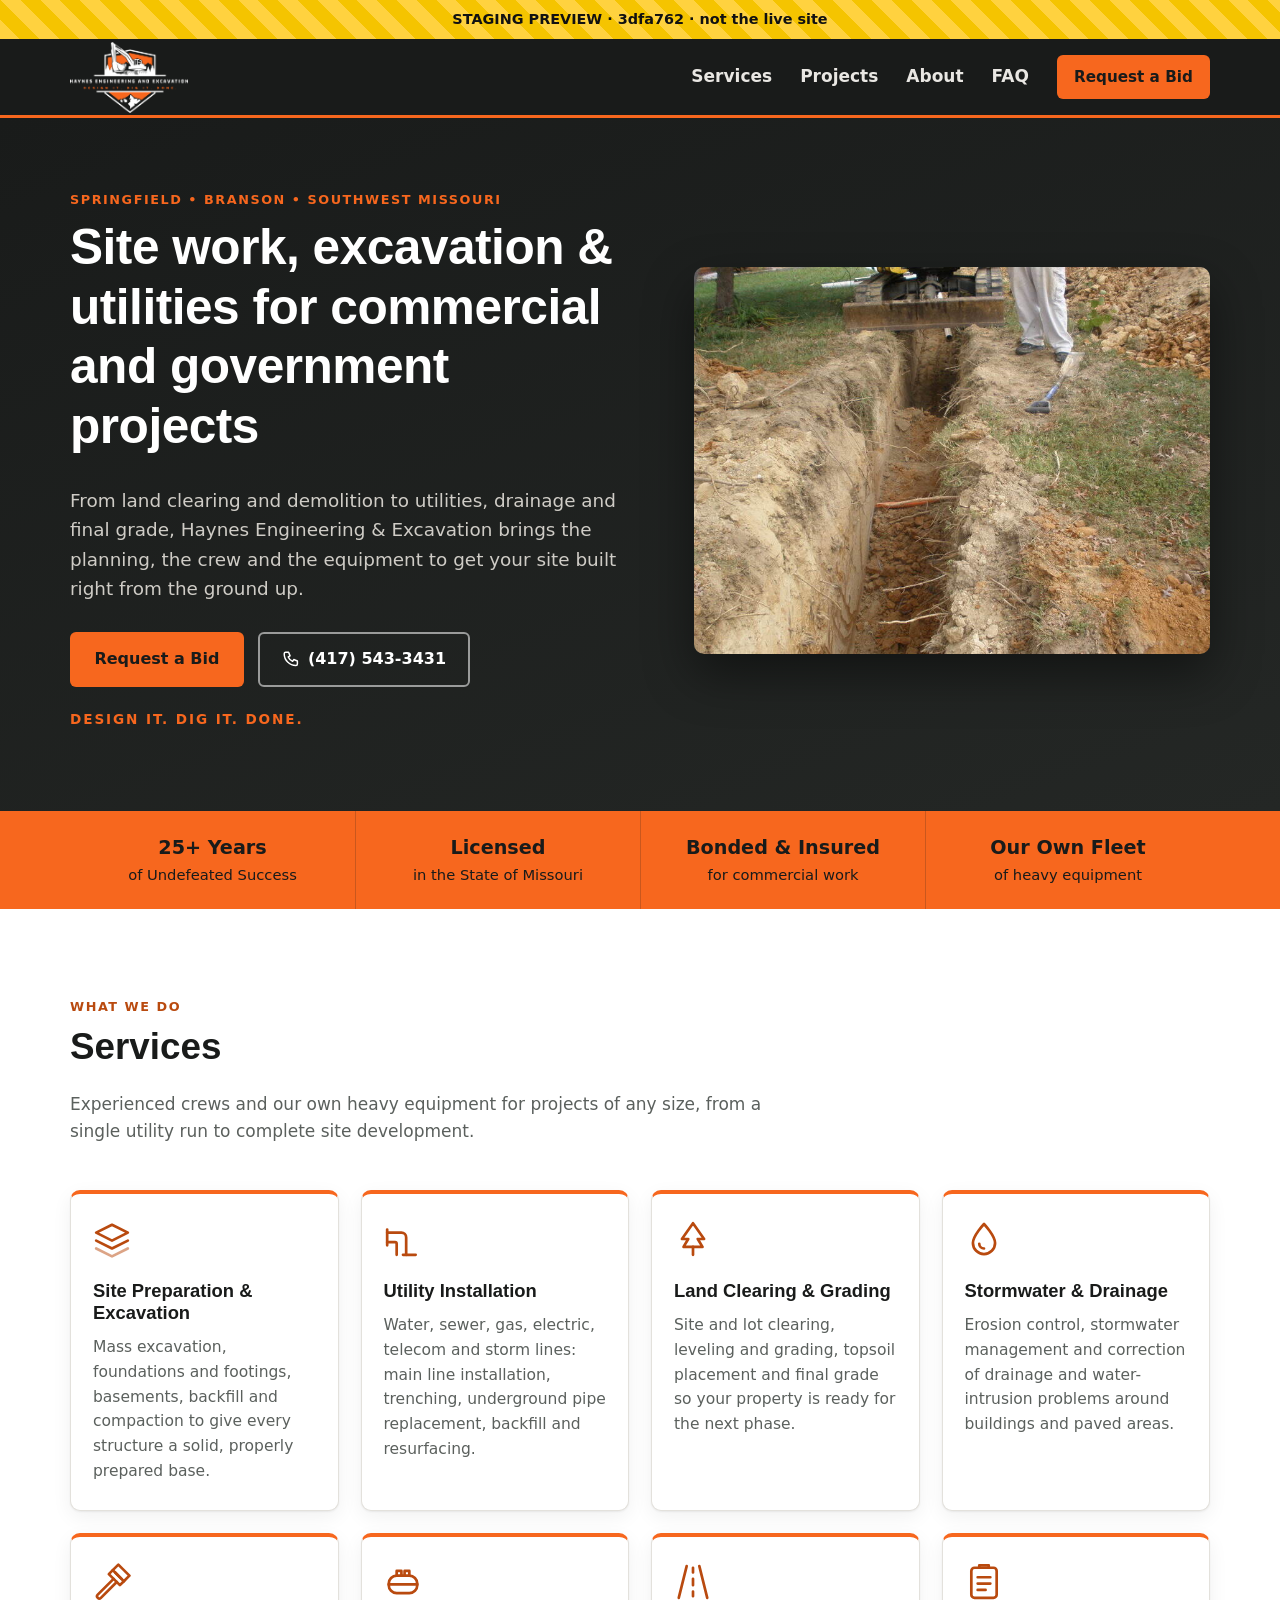
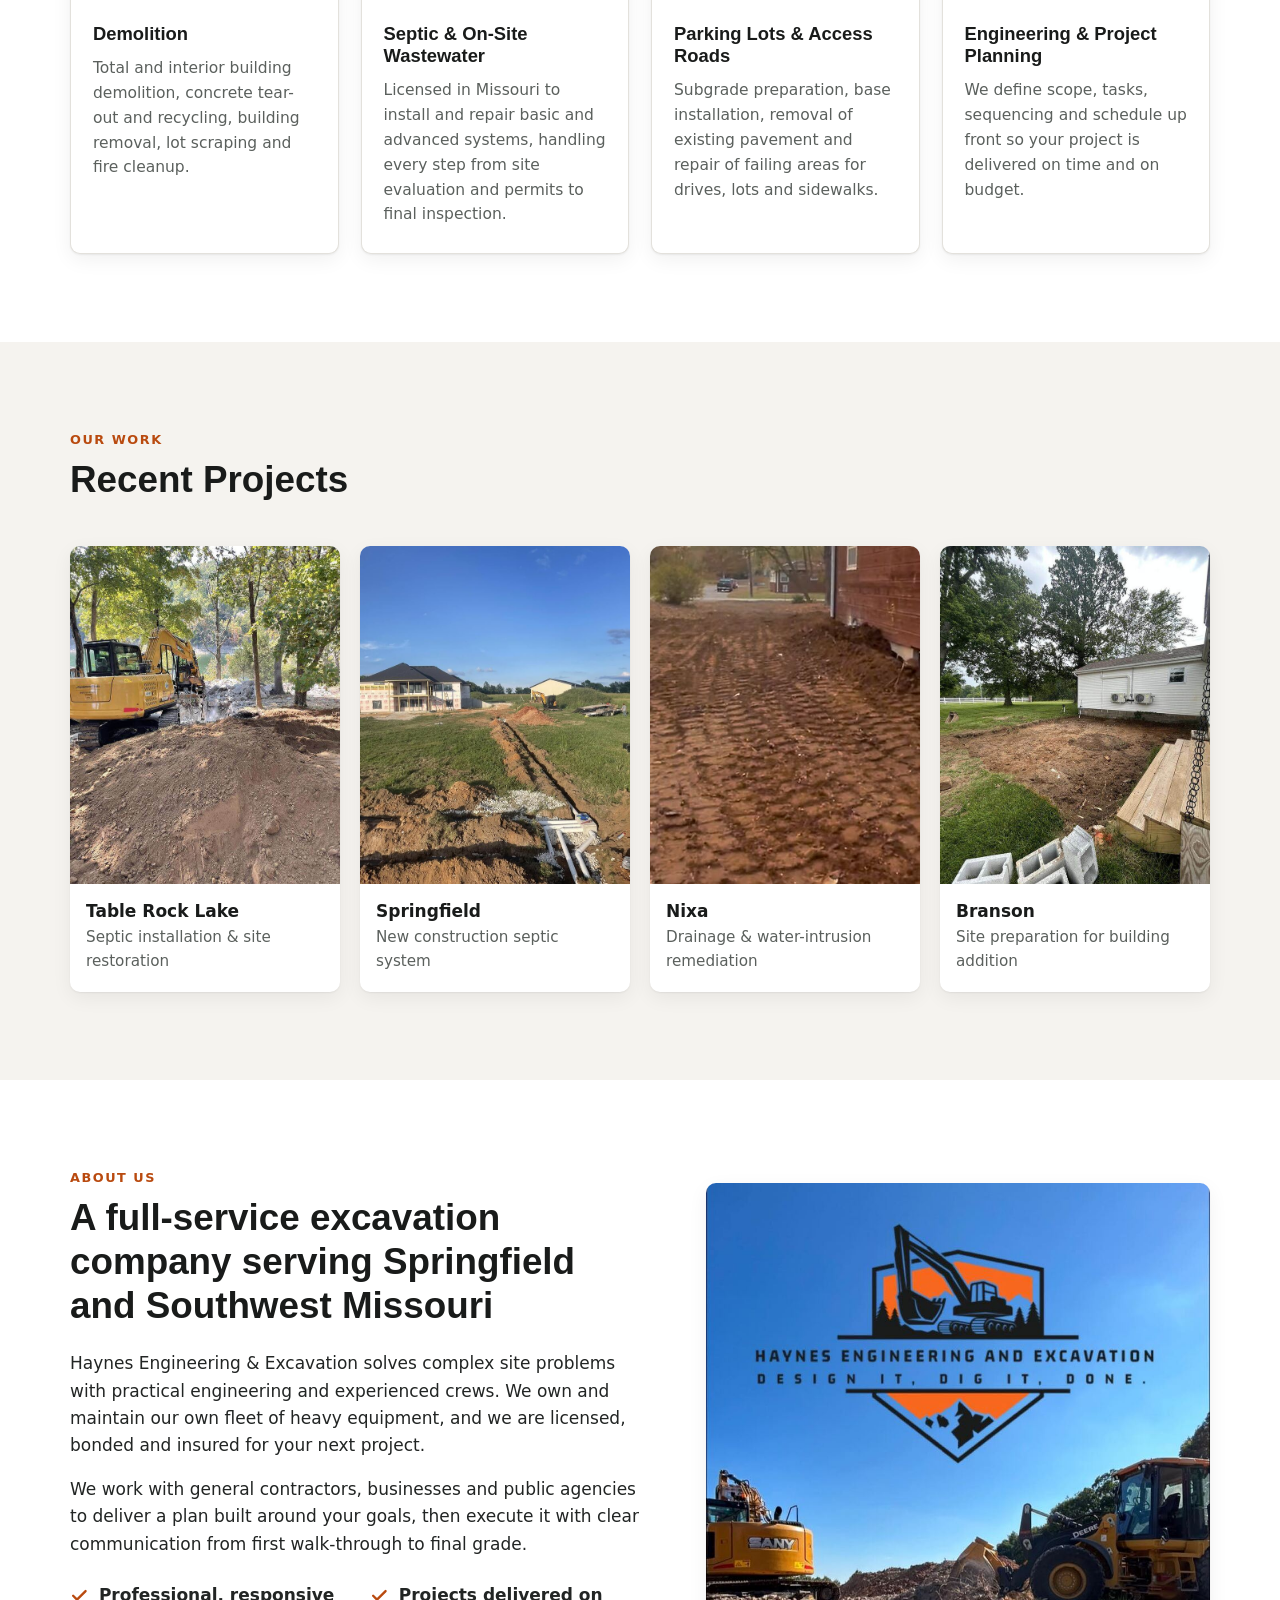
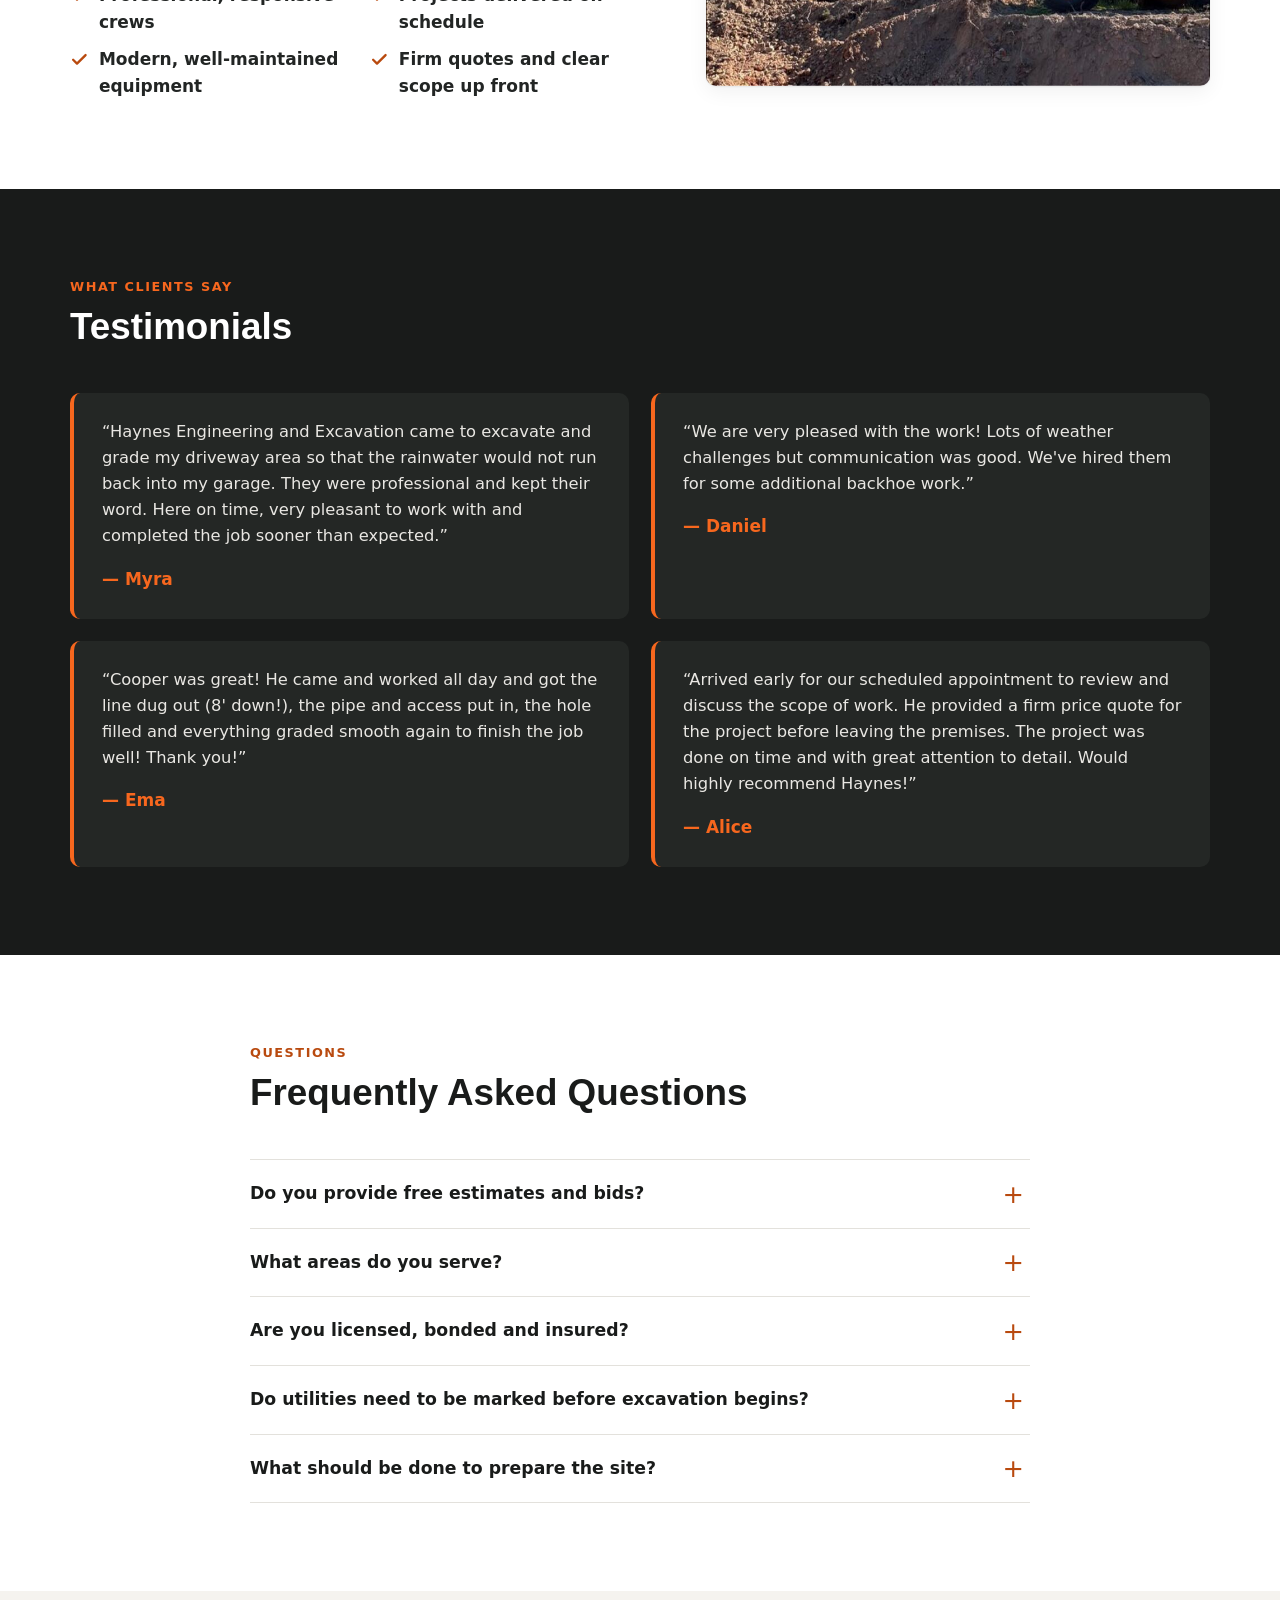
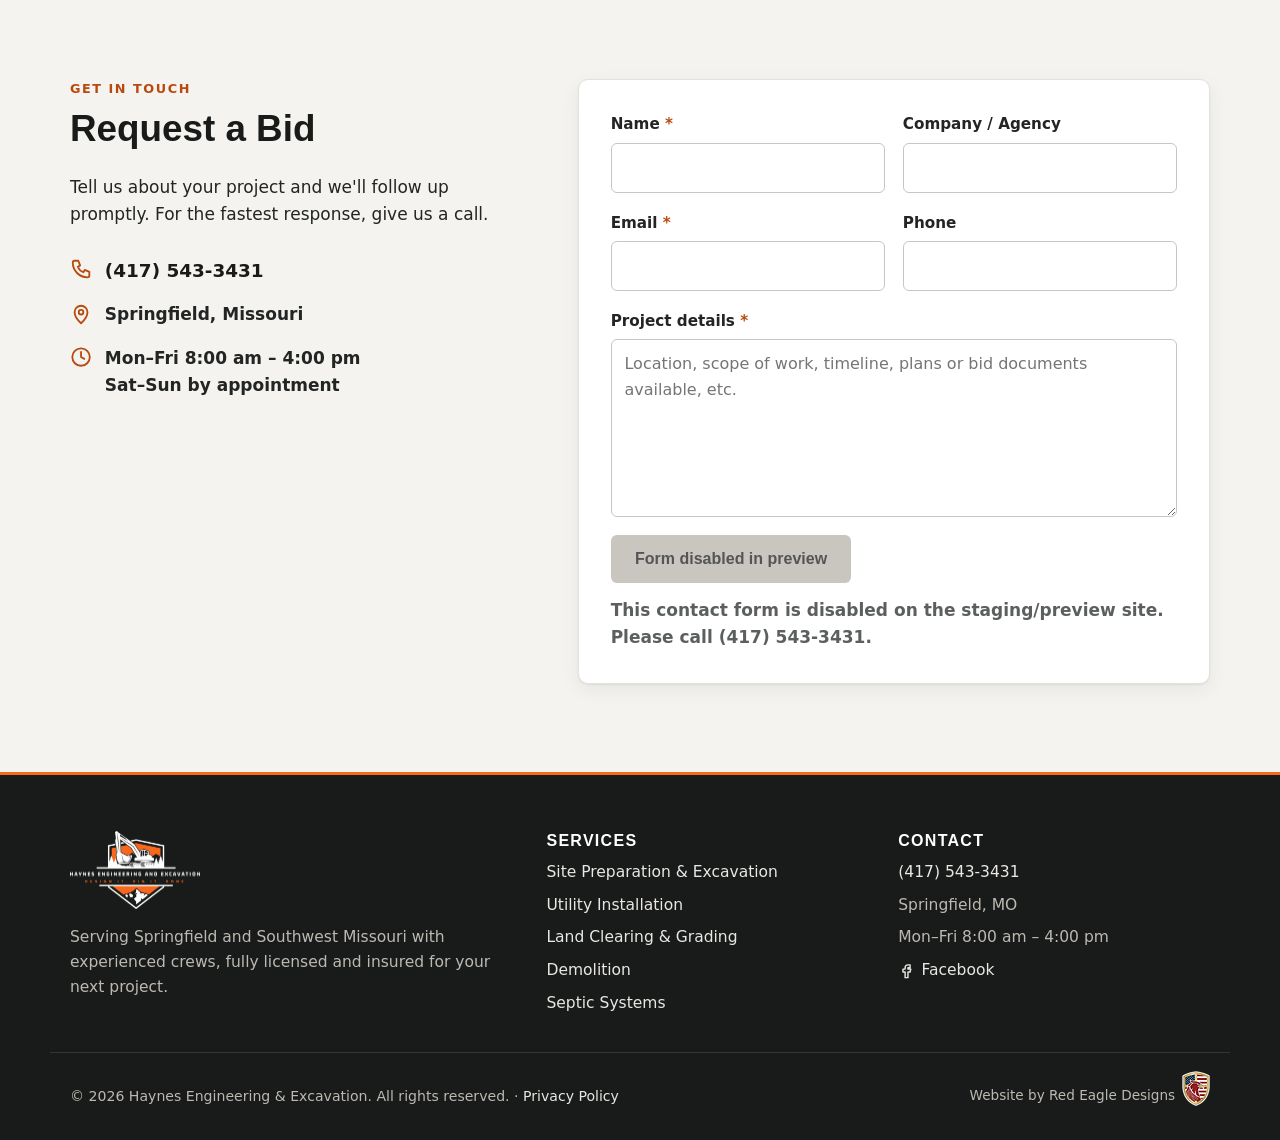
==== index.html @ 481f7ca0 "Deploy haynes2e/haynes2e-public@3dfa762 (demo)" ====
<!doctype html>
<html lang="en">
<head>
  <meta charset="utf-8">
  <meta name="viewport" content="width=device-width, initial-scale=1">
  <meta name="robots" content="noindex,nofollow">
  <title>Haynes Engineering &amp; Excavation | Commercial Site Work &amp; Excavation, Springfield MO</title>
  <meta name="description" content="Haynes Engineering &amp; Excavation provides commercial and government site preparation, excavation, utility installation, demolition, grading, drainage and septic systems in Springfield, Branson and Southwest Missouri.">
  <link rel="canonical" href="https://haynes2e.com/">
  <meta property="og:type" content="website">
  <meta property="og:site_name" content="Haynes Engineering &amp; Excavation">
  <meta property="og:locale" content="en_US">
  <meta property="og:title" content="Haynes Engineering &amp; Excavation">
  <meta property="og:description" content="Commercial and government site work, excavation and utilities in Southwest Missouri. Design it. Dig it. Done.">
  <meta property="og:url" content="https://haynes2e.com/">
  <meta property="og:image" content="https://haynes2e.com/assets/img/og-image.jpg">
  <meta property="og:image:width" content="1200">
  <meta property="og:image:height" content="630">
  <meta property="og:image:alt" content="Haynes Engineering and Excavation logo over heavy equipment on a job site">
  <meta name="twitter:card" content="summary_large_image">
  <meta name="twitter:title" content="Haynes Engineering &amp; Excavation">
  <meta name="twitter:description" content="Commercial and government site work, excavation and utilities in Southwest Missouri.">
  <meta name="twitter:image" content="https://haynes2e.com/assets/img/og-image.jpg">
  <meta name="theme-color" content="#191b1a">
  <link rel="icon" href="favicon.png" type="image/png">
  <link rel="apple-touch-icon" href="assets/img/apple-touch-icon.png">
  <link rel="stylesheet" href="assets/css/style.css">
  <script type="application/ld+json">
  {
    "@context": "https://schema.org",
    "@type": "GeneralContractor",
    "name": "Haynes Engineering & Excavation",
    "url": "https://haynes2e.com/",
    "logo": "https://haynes2e.com/assets/img/logo.png",
    "telephone": "+1-417-543-3431",
    "address": {"@type": "PostalAddress", "addressLocality": "Springfield", "addressRegion": "MO", "addressCountry": "US"},
    "areaServed": ["Springfield, MO", "Branson, MO", "Southwest Missouri"],
    "openingHours": "Mo-Fr 08:00-16:00",
    "sameAs": ["https://www.facebook.com/eliteconstructionandexcavation"]
  }
  </script>
</head>
<body>
<div class="staging-banner">STAGING PREVIEW · 3dfa762 · not the live site</div>
<a class="skip-link" href="#main">Skip to content</a>

<svg width="0" height="0" style="position:absolute" aria-hidden="true">
  <defs>
    <symbol id="i-layers" viewBox="0 0 24 24"><path d="M12 3 2 8l10 5 10-5-10-5Z"/><path d="m2 13 10 5 10-5"/><path d="m2 18 10 5 10-5" opacity=".5"/></symbol>
    <symbol id="i-pipe" viewBox="0 0 24 24"><path d="M2 8h9a3 3 0 0 1 3 3v11"/><path d="M2 14h5a1 1 0 0 1 1 1v7"/><path d="M2 6v10M12 22h8"/></symbol>
    <symbol id="i-tree" viewBox="0 0 24 24"><path d="M12 2 5 12h4l-3 5h12l-3-5h4L12 2Z"/><path d="M12 17v5"/></symbol>
    <symbol id="i-drop" viewBox="0 0 24 24"><path d="M12 2.5S5 10 5 14.5a7 7 0 0 0 14 0C19 10 12 2.5 12 2.5Z"/><path d="M9 15a3 3 0 0 0 3 3"/></symbol>
    <symbol id="i-hammer" viewBox="0 0 24 24"><path d="m14 6 4 4"/><path d="M12.5 4.5 16 1l7 7-3.5 3.5"/><path d="M12.5 4.5 19.5 11.5 17 14 10 7Z"/><path d="M13 10 3 20a1.4 1.4 0 0 0 2 2l10-10"/></symbol>
    <symbol id="i-tank" viewBox="0 0 24 24"><rect x="3" y="8" width="18" height="11" rx="5"/><path d="M8 8V5h3v3M13 8V5h3v3M3 13.5h18"/></symbol>
    <symbol id="i-road" viewBox="0 0 24 24"><path d="M8 2 3 22M16 2l5 20M12 3v3M12 10v4M12 18v3"/></symbol>
    <symbol id="i-plan" viewBox="0 0 24 24"><rect x="4" y="3" width="16" height="19" rx="2"/><path d="M9 3V1.5h6V3M8 9h8M8 13h8M8 17h5"/></symbol>
    <symbol id="i-phone" viewBox="0 0 24 24"><path d="M5 3h4l2 5-2.5 1.5a11 11 0 0 0 6 6L16 13l5 2v4a2 2 0 0 1-2 2A16 16 0 0 1 3 5a2 2 0 0 1 2-2Z"/></symbol>
    <symbol id="i-pin" viewBox="0 0 24 24"><path d="M12 22s7-6.5 7-12a7 7 0 0 0-14 0c0 5.5 7 12 7 12Z"/><circle cx="12" cy="10" r="2.5"/></symbol>
    <symbol id="i-clock" viewBox="0 0 24 24"><circle cx="12" cy="12" r="9.5"/><path d="M12 6.5V12l3.5 2"/></symbol>
    <symbol id="i-check" viewBox="0 0 24 24"><path d="m4 12.5 5 5L20 6.5"/></symbol>
    <symbol id="i-fb" viewBox="0 0 24 24"><path d="M14 8h3V4h-3a4 4 0 0 0-4 4v2H7v4h3v8h4v-8h3l1-4h-4V8Z"/></symbol>
  </defs>
</svg>

<header class="site-header">
  <div class="container header-inner">
    <a class="brand" href="./" aria-label="Haynes Engineering &amp; Excavation home">
      <img src="assets/img/logo-light.png" alt="Haynes Engineering and Excavation" width="160" height="96">
    </a>
    <button class="nav-toggle" aria-expanded="false" aria-controls="site-nav">
      <span class="sr-only">Menu</span><span class="bar"></span><span class="bar"></span><span class="bar"></span>
    </button>
    <nav id="site-nav" class="site-nav" aria-label="Main">
      <a href="#services">Services</a>
      <a href="#projects">Projects</a>
      <a href="#about">About</a>
      <a href="#faq">FAQ</a>
      <a href="#contact" class="btn btn-primary btn-sm">Request a Bid</a>
    </nav>
  </div>
</header>

<main id="main">

  <section class="hero">
    <div class="container hero-inner">
      <div class="hero-copy">
        <p class="eyebrow">Springfield &bull; Branson &bull; Southwest Missouri</p>
        <h1>Site work, excavation &amp; utilities for commercial and government projects</h1>
        <p class="lead">From land clearing and demolition to utilities, drainage and final grade, Haynes Engineering &amp; Excavation brings the planning, the crew and the equipment to get your site built right from the ground up.</p>
        <div class="hero-actions">
          <a href="#contact" class="btn btn-primary">Request a Bid</a>
          <a href="tel:+14175433431" class="btn btn-outline"><svg class="icon"><use href="#i-phone"/></svg>(417) 543-3431</a>
        </div>
        <p class="tagline">Design it. Dig it. Done.</p>
      </div>
      <figure class="hero-media">
        <img src="assets/img/utility-trench.jpg" alt="Haynes crew installing an underground utility line in an excavated trench" width="1000" height="623">
      </figure>
    </div>
  </section>

  <section class="stats" aria-label="Company highlights">
    <div class="container stats-grid">
      <div><strong>25+ Years</strong><span>of Undefeated Success</span></div>
      <div><strong>Licensed</strong><span>in the State of Missouri</span></div>
      <div><strong>Bonded &amp; Insured</strong><span>for commercial work</span></div>
      <div><strong>Our Own Fleet</strong><span>of heavy equipment</span></div>
    </div>
  </section>

  <section id="services" class="section">
    <div class="container">
      <header class="section-head">
        <p class="eyebrow">What We Do</p>
        <h2>Services</h2>
        <p>Experienced crews and our own heavy equipment for projects of any size, from a single utility run to complete site development.</p>
      </header>
      <div class="cards">
        <article class="card">
          <svg class="card-icon"><use href="#i-layers"/></svg>
          <h3>Site Preparation &amp; Excavation</h3>
          <p>Mass excavation, foundations and footings, basements, backfill and compaction to give every structure a solid, properly prepared base.</p>
        </article>
        <article class="card">
          <svg class="card-icon"><use href="#i-pipe"/></svg>
          <h3>Utility Installation</h3>
          <p>Water, sewer, gas, electric, telecom and storm lines: main line installation, trenching, underground pipe replacement, backfill and resurfacing.</p>
        </article>
        <article class="card">
          <svg class="card-icon"><use href="#i-tree"/></svg>
          <h3>Land Clearing &amp; Grading</h3>
          <p>Site and lot clearing, leveling and grading, topsoil placement and final grade so your property is ready for the next phase.</p>
        </article>
        <article class="card">
          <svg class="card-icon"><use href="#i-drop"/></svg>
          <h3>Stormwater &amp; Drainage</h3>
          <p>Erosion control, stormwater management and correction of drainage and water-intrusion problems around buildings and paved areas.</p>
        </article>
        <article class="card">
          <svg class="card-icon"><use href="#i-hammer"/></svg>
          <h3>Demolition</h3>
          <p>Total and interior building demolition, concrete tear-out and recycling, building removal, lot scraping and fire cleanup.</p>
        </article>
        <article class="card">
          <svg class="card-icon"><use href="#i-tank"/></svg>
          <h3>Septic &amp; On-Site Wastewater</h3>
          <p>Licensed in Missouri to install and repair basic and advanced systems, handling every step from site evaluation and permits to final inspection.</p>
        </article>
        <article class="card">
          <svg class="card-icon"><use href="#i-road"/></svg>
          <h3>Parking Lots &amp; Access Roads</h3>
          <p>Subgrade preparation, base installation, removal of existing pavement and repair of failing areas for drives, lots and sidewalks.</p>
        </article>
        <article class="card">
          <svg class="card-icon"><use href="#i-plan"/></svg>
          <h3>Engineering &amp; Project Planning</h3>
          <p>We define scope, tasks, sequencing and schedule up front so your project is delivered on time and on budget.</p>
        </article>
      </div>
    </div>
  </section>

  <section id="projects" class="section section-alt">
    <div class="container">
      <header class="section-head">
        <p class="eyebrow">Our Work</p>
        <h2>Recent Projects</h2>
      </header>
      <div class="projects">
        <figure class="project">
          <img src="assets/img/project-table-rock-lake.jpg" alt="Excavator preparing a lakeside site at Table Rock Lake" width="675" height="900" loading="lazy">
          <figcaption><strong>Table Rock Lake</strong><span>Septic installation &amp; site restoration</span></figcaption>
        </figure>
        <figure class="project">
          <img src="assets/img/project-springfield-septic.jpg" alt="Trench and piping for a new construction septic system in Springfield" width="675" height="900" loading="lazy">
          <figcaption><strong>Springfield</strong><span>New construction septic system</span></figcaption>
        </figure>
        <figure class="project">
          <img src="assets/img/project-nixa-drainage.jpg" alt="Regraded soil along a building foundation to correct drainage in Nixa" width="862" height="518" loading="lazy">
          <figcaption><strong>Nixa</strong><span>Drainage &amp; water-intrusion remediation</span></figcaption>
        </figure>
        <figure class="project">
          <img src="assets/img/project-branson-site-prep.jpg" alt="Excavated pad prepared for a building addition in Branson" width="675" height="900" loading="lazy">
          <figcaption><strong>Branson</strong><span>Site preparation for building addition</span></figcaption>
        </figure>
      </div>
    </div>
  </section>

  <section id="about" class="section">
    <div class="container about">
      <div class="about-copy">
        <p class="eyebrow">About Us</p>
        <h2>A full-service excavation company serving Springfield and Southwest Missouri</h2>
        <p>Haynes Engineering &amp; Excavation solves complex site problems with practical engineering and experienced crews. We own and maintain our own fleet of heavy equipment, and we are licensed, bonded and insured for your next project.</p>
        <p>We work with general contractors, businesses and public agencies to deliver a plan built around your goals, then execute it with clear communication from first walk-through to final grade.</p>
        <ul class="checklist">
          <li><svg class="icon"><use href="#i-check"/></svg>Professional, responsive crews</li>
          <li><svg class="icon"><use href="#i-check"/></svg>Projects delivered on schedule</li>
          <li><svg class="icon"><use href="#i-check"/></svg>Modern, well-maintained equipment</li>
          <li><svg class="icon"><use href="#i-check"/></svg>Firm quotes and clear scope up front</li>
        </ul>
      </div>
      <figure class="about-media">
        <img src="assets/img/about-crew.jpg" alt="Haynes Engineering and Excavation equipment on a job site" width="900" height="898" loading="lazy">
      </figure>
    </div>
  </section>


  <section class="section section-dark">
    <div class="container">
      <header class="section-head">
        <p class="eyebrow">What Clients Say</p>
        <h2>Testimonials</h2>
      </header>
      <div class="quotes">
        <blockquote>
          <p>Haynes Engineering and Excavation came to excavate and grade my driveway area so that the rainwater would not run back into my garage. They were professional and kept their word. Here on time, very pleasant to work with and completed the job sooner than expected.</p>
          <footer>Myra</footer>
        </blockquote>
        <blockquote>
          <p>We are very pleased with the work! Lots of weather challenges but communication was good. We've hired them for some additional backhoe work.</p>
          <footer>Daniel</footer>
        </blockquote>
        <blockquote>
          <p>Cooper was great! He came and worked all day and got the line dug out (8' down!), the pipe and access put in, the hole filled and everything graded smooth again to finish the job well! Thank you!</p>
          <footer>Ema</footer>
        </blockquote>
        <blockquote>
          <p>Arrived early for our scheduled appointment to review and discuss the scope of work. He provided a firm price quote for the project before leaving the premises. The project was done on time and with great attention to detail. Would highly recommend Haynes!</p>
          <footer>Alice</footer>
        </blockquote>
      </div>
    </div>
  </section>

  <section id="faq" class="section">
    <div class="container narrow">
      <header class="section-head">
        <p class="eyebrow">Questions</p>
        <h2>Frequently Asked Questions</h2>
      </header>
      <details>
        <summary>Do you provide free estimates and bids?</summary>
        <p>Yes. We'll review your plans or walk the site, help define what's needed and how long it will take, and provide a firm quote.</p>
      </details>
      <details>
        <summary>What areas do you serve?</summary>
        <p>We're based in Springfield, Missouri and work throughout Springfield, Branson and the surrounding counties of Southwest Missouri.</p>
      </details>
      <details>
        <summary>Are you licensed, bonded and insured?</summary>
        <p>Yes. We are licensed in the State of Missouri, including for basic and advanced septic systems, and we are bonded and insured.</p>
      </details>
      <details>
        <summary>Do utilities need to be marked before excavation begins?</summary>
        <p>We coordinate utility locates through Missouri 811 before any digging. Private utilities that 811 does not mark, such as private electric, irrigation or low-voltage lines, should be identified by the property owner. Let us know about them ahead of time so the project stays on schedule.</p>
      </details>
      <details>
        <summary>What should be done to prepare the site?</summary>
        <p>Make the work area as accessible as possible, remove materials or objects that could be in the way, and share any known underground lines or structures with us before work begins.</p>
      </details>
    </div>
  </section>

  <section id="contact" class="section section-alt">
    <div class="container contact">
      <div class="contact-info">
        <p class="eyebrow">Get In Touch</p>
        <h2>Request a Bid</h2>
        <p>Tell us about your project and we'll follow up promptly. For the fastest response, give us a call.</p>
        <ul class="info-list">
          <li><svg class="icon"><use href="#i-phone"/></svg><a href="tel:+14175433431">(417) 543-3431</a></li>
          <li><svg class="icon"><use href="#i-pin"/></svg>Springfield, Missouri</li>
          <li><svg class="icon"><use href="#i-clock"/></svg><span>Mon&ndash;Fri 8:00 am &ndash; 4:00 pm<br>Sat&ndash;Sun by appointment</span></li>
        </ul>
      </div>

      <form id="contact-form" class="contact-form" action="https://api.web3forms.com/submit" method="POST" data-access-key="__WEB3FORMS_ACCESS_KEY__" novalidate>
        <input type="hidden" name="access_key" value="">
        <input type="hidden" name="subject" value="New inquiry from haynes2e.com">
        <input type="hidden" name="from_name" value="haynes2e.com website">
        <!-- Honeypot: real visitors never see or fill this field. -->
        <div class="hp" aria-hidden="true">
          <label>Leave this empty <input type="checkbox" name="botcheck" tabindex="-1" autocomplete="off"></label>
        </div>

        <div class="field-row">
          <div class="field">
            <label for="f-name">Name <span aria-hidden="true">*</span></label>
            <input id="f-name" name="name" type="text" autocomplete="name" required maxlength="100">
          </div>
          <div class="field">
            <label for="f-company">Company / Agency</label>
            <input id="f-company" name="company" type="text" autocomplete="organization" maxlength="150">
          </div>
        </div>
        <div class="field-row">
          <div class="field">
            <label for="f-email">Email <span aria-hidden="true">*</span></label>
            <input id="f-email" name="email" type="email" autocomplete="email" required maxlength="150">
          </div>
          <div class="field">
            <label for="f-phone">Phone</label>
            <input id="f-phone" name="phone" type="tel" autocomplete="tel" maxlength="30">
          </div>
        </div>
        <div class="field">
          <label for="f-message">Project details <span aria-hidden="true">*</span></label>
          <textarea id="f-message" name="message" rows="6" required maxlength="5000" placeholder="Location, scope of work, timeline, plans or bid documents available, etc."></textarea>
        </div>
        <button type="submit" class="btn btn-primary">Send Message</button>
        <p class="form-status" role="status" aria-live="polite"></p>
      </form>
    </div>
  </section>

</main>

<footer class="site-footer">
  <div class="container footer-inner">
    <div>
      <img src="assets/img/logo-light.png" alt="Haynes Engineering and Excavation" width="140" height="84" loading="lazy">
      <p>Serving Springfield and Southwest Missouri with experienced crews, fully licensed and insured for your next project.</p>
    </div>
    <div>
      <h3>Services</h3>
      <ul>
        <li><a href="#services">Site Preparation &amp; Excavation</a></li>
        <li><a href="#services">Utility Installation</a></li>
        <li><a href="#services">Land Clearing &amp; Grading</a></li>
        <li><a href="#services">Demolition</a></li>
        <li><a href="#services">Septic Systems</a></li>
      </ul>
    </div>
    <div>
      <h3>Contact</h3>
      <ul>
        <li><a href="tel:+14175433431">(417) 543-3431</a></li>
        <li>Springfield, MO</li>
        <li>Mon&ndash;Fri 8:00 am &ndash; 4:00 pm</li>
        <li><a href="https://www.facebook.com/eliteconstructionandexcavation" rel="noopener" target="_blank"><svg class="icon"><use href="#i-fb"/></svg>Facebook</a></li>
      </ul>
    </div>
  </div>
  <div class="container footer-bottom">
    <p>&copy; <span id="year">2026</span> Haynes Engineering &amp; Excavation. All rights reserved. &middot; <a href="privacy.html">Privacy Policy</a></p>
    <a class="credit" href="https://goredmo.com/" rel="noopener" target="_blank">
      <span>Website by Red Eagle Designs</span>
      <img src="assets/img/red-eagle-designs-1x.png" srcset="assets/img/red-eagle-designs-1x.png 1x, assets/img/red-eagle-designs-2x.png 2x, assets/img/red-eagle-designs-3x.png 3x" alt="" width="28" height="35" loading="lazy">
    </a>
  </div>
</footer>

<script src="assets/js/main.js" defer></script>
</body>
</html>
---- assets/css/style.css ----
/* Haynes Engineering & Excavation */
:root {
  --orange: #f7671e;
  --orange-dark: #b94a0f;     /* accessible orange for text on light backgrounds */
  --charcoal: #191b1a;
  --charcoal-2: #242725;
  --ink: #222524;
  --muted: #5b605d;
  --line: #e3e1dc;
  --bg: #ffffff;
  --bg-alt: #f5f3ef;
  --radius: 10px;
  --shadow: 0 1px 2px rgba(0,0,0,.06), 0 6px 20px rgba(0,0,0,.06);
  --font: system-ui, -apple-system, "Segoe UI", Roboto, "Helvetica Neue", Arial, sans-serif;
  --font-head: "Segoe UI", Roboto, "Helvetica Neue", Arial, system-ui, sans-serif;
}

*, *::before, *::after { box-sizing: border-box; }
html { scroll-behavior: smooth; scroll-padding-top: 84px; -webkit-text-size-adjust: 100%; }
body {
  margin: 0;
  font-family: var(--font);
  font-size: 1.0625rem;
  line-height: 1.6;
  color: var(--ink);
  background: var(--bg);
}
img { max-width: 100%; height: auto; display: block; }
a { color: var(--orange-dark); }
a:hover { color: var(--charcoal); }
h1, h2, h3 { font-family: var(--font-head); line-height: 1.2; margin: 0 0 .6em; color: var(--charcoal); }
h1 { font-size: clamp(2rem, 4.2vw, 3.1rem); font-weight: 800; letter-spacing: -.01em; }
h2 { font-size: clamp(1.6rem, 3vw, 2.3rem); font-weight: 800; }
h3 { font-size: 1.15rem; font-weight: 700; }
p { margin: 0 0 1em; }

.container { width: 100%; max-width: 1180px; margin: 0 auto; padding: 0 20px; }
.narrow { max-width: 820px; }
.sr-only, .hp {
  position: absolute !important; width: 1px; height: 1px; padding: 0; margin: -1px;
  overflow: hidden; clip: rect(0 0 0 0); white-space: nowrap; border: 0;
}
.skip-link { position: absolute; left: -9999px; top: 0; background: var(--orange); color: var(--charcoal); padding: 8px 14px; z-index: 100; }
.skip-link:focus { left: 8px; top: 8px; }
:focus-visible { outline: 3px solid var(--orange); outline-offset: 2px; }

.icon { width: 1.1em; height: 1.1em; flex: none; fill: none; stroke: currentColor; stroke-width: 2; stroke-linecap: round; stroke-linejoin: round; vertical-align: -.15em; }

/* Buttons */
.btn {
  display: inline-flex; align-items: center; gap: .5em;
  padding: .8em 1.4em; border-radius: 6px; border: 2px solid transparent;
  font-weight: 700; font-size: 1rem; text-decoration: none; cursor: pointer;
  transition: background-color .15s, color .15s, border-color .15s;
}
.btn-sm { padding: .5em 1em; font-size: .95rem; }
.btn-primary { background: var(--orange); color: var(--charcoal); }
.btn-primary:hover { background: #ff8240; color: var(--charcoal); }
.btn-primary:disabled { background: #c9c6c0; color: #555; cursor: not-allowed; }
.btn-outline { border-color: rgba(255,255,255,.55); color: #fff; }
.btn-outline:hover { border-color: #fff; background: rgba(255,255,255,.08); color: #fff; }
.btn-outline-dark { border-color: var(--charcoal); color: var(--charcoal); }

.eyebrow {
  text-transform: uppercase; letter-spacing: .12em; font-size: .8rem; font-weight: 700;
  color: var(--orange-dark); margin-bottom: .6em;
}

/* Header */
.site-header {
  position: sticky; top: 0; z-index: 50;
  background: var(--charcoal); border-bottom: 3px solid var(--orange);
}
.header-inner { display: flex; align-items: center; justify-content: space-between; min-height: 76px; gap: 16px; }
.brand img { width: 118px; height: auto; }
.site-nav { display: flex; align-items: center; gap: 28px; }
.site-nav a:not(.btn) { color: #e9e7e3; text-decoration: none; font-weight: 600; }
.site-nav a:not(.btn):hover { color: var(--orange); }
.nav-toggle { display: none; background: none; border: 0; padding: 10px; cursor: pointer; }
.nav-toggle .bar { display: block; width: 26px; height: 3px; margin: 5px 0; background: #fff; border-radius: 2px; transition: transform .2s, opacity .2s; }
.nav-toggle[aria-expanded="true"] .bar:nth-child(2) { transform: translateY(8px) rotate(45deg); }
.nav-toggle[aria-expanded="true"] .bar:nth-child(3) { opacity: 0; }
.nav-toggle[aria-expanded="true"] .bar:nth-child(4) { transform: translateY(-8px) rotate(-45deg); }

/* Hero */
.hero { background: linear-gradient(160deg, var(--charcoal) 0%, var(--charcoal-2) 100%); color: #e9e7e3; padding: 72px 0 80px; }
.hero h1 { color: #fff; }
.hero .eyebrow { color: var(--orange); }
.hero-inner { display: grid; grid-template-columns: 1.1fr 1fr; gap: 56px; align-items: center; }
.lead { font-size: 1.15rem; color: #cfccc6; max-width: 38em; }
.hero-actions { display: flex; flex-wrap: wrap; gap: 14px; margin: 28px 0 22px; }
.tagline { font-weight: 700; letter-spacing: .14em; text-transform: uppercase; font-size: .85rem; color: var(--orange); margin: 0; }
.hero-media { margin: 0; }
.hero-media img { border-radius: var(--radius); box-shadow: 0 20px 50px rgba(0,0,0,.45); aspect-ratio: 4/3; object-fit: cover; width: 100%; }

/* Stats */
.stats { background: var(--orange); color: var(--charcoal); }
.stats-grid { display: grid; grid-template-columns: repeat(4, 1fr); }
.stats-grid > div { padding: 22px 16px; text-align: center; display: flex; flex-direction: column; }
.stats-grid > div + div { border-left: 1px solid rgba(25,27,26,.2); }
.stats strong { font-size: 1.2rem; font-weight: 800; }
.stats span { font-size: .92rem; }

/* Sections */
.section { padding: 88px 0; }
.section-alt { background: var(--bg-alt); }
.section-dark { background: var(--charcoal); color: #dedbd5; }
.section-dark h2 { color: #fff; }
.section-dark .eyebrow { color: var(--orange); }
.section-head { max-width: 720px; margin-bottom: 44px; }
.section-head p:last-child { color: var(--muted); }
.section-dark .section-head p:last-child { color: #bdb9b2; }

/* Service cards */
.cards { display: grid; grid-template-columns: repeat(4, 1fr); gap: 22px; }
.card {
  background: #fff; border: 1px solid var(--line); border-top: 4px solid var(--orange);
  border-radius: var(--radius); padding: 26px 22px; box-shadow: var(--shadow);
}
.card-icon { width: 38px; height: 38px; fill: none; stroke: var(--orange-dark); stroke-width: 1.7; stroke-linecap: round; stroke-linejoin: round; margin-bottom: 14px; }
.card p { color: var(--muted); font-size: .97rem; margin: 0; }

/* Projects */
.projects { display: grid; grid-template-columns: repeat(4, 1fr); gap: 20px; }
.project { margin: 0; background: #fff; border-radius: var(--radius); overflow: hidden; box-shadow: var(--shadow); }
.project img { aspect-ratio: 4/5; object-fit: cover; width: 100%; }
.project figcaption { padding: 14px 16px 18px; display: flex; flex-direction: column; }
.project figcaption strong { color: var(--charcoal); }
.project figcaption span { color: var(--muted); font-size: .95rem; }

/* About */
.about { display: grid; grid-template-columns: 1.15fr 1fr; gap: 56px; align-items: center; }
.about-media { margin: 0; }
.about-media img { border-radius: var(--radius); box-shadow: var(--shadow); }
.checklist { list-style: none; padding: 0; margin: 24px 0 0; display: grid; grid-template-columns: 1fr 1fr; gap: 10px 20px; }
.checklist li { display: flex; gap: .6em; align-items: flex-start; font-weight: 600; }
.checklist .icon { color: var(--orange-dark); stroke-width: 3; margin-top: .25em; }

/* Credentials (future) */
.credentials { display: grid; grid-template-columns: repeat(auto-fit, minmax(240px, 1fr)); gap: 16px; margin: 0 0 28px; }
.credentials div { background: #fff; border: 1px solid var(--line); border-radius: var(--radius); padding: 16px 18px; }
.credentials dt { font-weight: 700; font-size: .85rem; text-transform: uppercase; letter-spacing: .06em; color: var(--muted); }
.credentials dd { margin: 4px 0 0; font-weight: 600; }

/* Testimonials */
.quotes { display: grid; grid-template-columns: repeat(2, 1fr); gap: 22px; }
.quotes blockquote {
  margin: 0; padding: 26px 28px; background: var(--charcoal-2);
  border-left: 4px solid var(--orange); border-radius: var(--radius);
}
.quotes p { color: #e9e7e3; font-size: 1.02rem; }
.quotes p::before { content: "\201C"; }
.quotes p::after { content: "\201D"; }
.quotes footer { color: var(--orange); font-weight: 700; }
.quotes footer::before { content: "\2014\00a0"; }

/* FAQ */
details { border-bottom: 1px solid var(--line); }
details:first-of-type { border-top: 1px solid var(--line); }
summary {
  cursor: pointer; list-style: none; padding: 20px 40px 20px 0; position: relative;
  font-weight: 700; font-size: 1.08rem; color: var(--charcoal);
}
summary::-webkit-details-marker { display: none; }
summary::after {
  content: "+"; position: absolute; right: 6px; top: 50%; transform: translateY(-50%);
  font-size: 1.6rem; font-weight: 400; color: var(--orange-dark);
}
details[open] summary::after { content: "\2212"; }
details p { color: var(--muted); padding-right: 40px; }

/* Contact */
.contact { display: grid; grid-template-columns: 1fr 1.4fr; gap: 56px; align-items: start; }
.info-list { list-style: none; padding: 0; margin: 28px 0 0; display: grid; gap: 16px; }
.info-list li { display: flex; gap: .75em; align-items: flex-start; font-weight: 600; }
.info-list .icon { color: var(--orange-dark); width: 1.3em; height: 1.3em; margin-top: .1em; }
.info-list a { color: var(--charcoal); text-decoration: none; font-size: 1.15rem; }
.info-list a:hover { color: var(--orange-dark); }
.contact-form {
  background: #fff; border-radius: var(--radius); padding: 32px; box-shadow: var(--shadow);
  border: 1px solid var(--line);
}
.field-row { display: grid; grid-template-columns: 1fr 1fr; gap: 18px; }
.field { margin-bottom: 18px; display: flex; flex-direction: column; }
.field label { font-weight: 600; font-size: .95rem; margin-bottom: 6px; }
.field label span { color: var(--orange-dark); }
.field input, .field textarea {
  font: inherit; font-size: 1rem; padding: .7em .8em; border: 1px solid #c9c6c0; border-radius: 6px;
  background: #fff; color: var(--ink); width: 100%;
}
.field input:focus, .field textarea:focus { outline: none; border-color: var(--orange-dark); box-shadow: 0 0 0 3px rgba(247,103,30,.25); }
.field textarea { resize: vertical; min-height: 140px; }
.field .invalid { border-color: #b3261e; }
.form-status { margin: 14px 0 0; font-weight: 600; min-height: 1.5em; }
.form-status.ok { color: #1f6f3a; }
.form-status.err { color: #b3261e; }
.form-status.note { color: var(--muted); }

/* Footer */
.site-footer { background: var(--charcoal); color: #bdb9b2; padding: 56px 0 0; font-size: .97rem; border-top: 3px solid var(--orange); }
.footer-inner { display: grid; grid-template-columns: 1.4fr 1fr 1fr; gap: 40px; padding-bottom: 36px; }
.site-footer img { width: 130px; margin-bottom: 16px; }
.site-footer h3 { color: #fff; font-size: 1rem; text-transform: uppercase; letter-spacing: .08em; }
.site-footer ul { list-style: none; padding: 0; margin: 0; display: grid; gap: 8px; }
.site-footer a { color: #e9e7e3; text-decoration: none; display: inline-flex; align-items: center; gap: .4em; }
.site-footer a:hover { color: var(--orange); }
.footer-bottom { border-top: 1px solid #333634; padding: 18px 20px; }
.footer-bottom { display: flex; flex-wrap: wrap; align-items: center; justify-content: space-between; gap: 12px 24px; }
.footer-bottom p { margin: 0; font-size: .88rem; }
.site-footer .credit { gap: .5em; font-size: .85rem; color: #bdb9b2; }
.site-footer .credit img { width: 28px; height: 35px; }
.site-footer .credit:hover { color: #fff; }

/* Simple content pages (privacy) */
.prose h1 { font-size: clamp(1.9rem, 3.4vw, 2.6rem); }
.prose h2 { font-size: 1.35rem; margin-top: 1.8em; }
.prose .muted { color: var(--muted); }
.site-footer .footer-bottom:first-child { border-top: 0; padding-top: 0; }
.site-footer:has(.footer-bottom:first-child) { padding-top: 18px; }

/* Staging banner (only injected on the staging site) */
.staging-banner {
  background: repeating-linear-gradient(45deg, #ffd23f, #ffd23f 14px, #f5c400 14px, #f5c400 28px);
  color: #111; text-align: center; font-weight: 700; padding: 8px 16px; font-size: .9rem;
}

/* Responsive */
@media (max-width: 1024px) {
  .cards { grid-template-columns: repeat(2, 1fr); }
  .projects { grid-template-columns: repeat(2, 1fr); }
}
@media (max-width: 860px) {
  .nav-toggle { display: block; }
  .site-nav {
    display: none; position: absolute; left: 0; right: 0; top: 100%;
    flex-direction: column; align-items: stretch; gap: 0;
    background: var(--charcoal); border-bottom: 3px solid var(--orange); padding: 8px 20px 20px;
  }
  .site-nav.open { display: flex; }
  .site-nav.site-nav-static { display: flex; position: static; flex-direction: row; align-items: center; gap: 16px; padding: 0; border: 0; background: none; }
  .site-nav.site-nav-static a:not(.btn) { padding: 0; border: 0; }
  .site-nav.site-nav-static .btn { margin-top: 0; }
  .site-nav a:not(.btn) { padding: 12px 0; border-bottom: 1px solid #333634; }
  .site-nav .btn { margin-top: 14px; justify-content: center; }
  .header-inner { position: relative; }
  .hero { padding: 48px 0 56px; }
  .hero-inner, .about, .contact { grid-template-columns: 1fr; gap: 36px; }
  .stats-grid { grid-template-columns: repeat(2, 1fr); }
  .stats-grid > div:nth-child(3) { border-left: 0; }
  .stats-grid > div:nth-child(n+3) { border-top: 1px solid rgba(25,27,26,.2); }
  .quotes { grid-template-columns: 1fr; }
  .footer-inner { grid-template-columns: 1fr; gap: 28px; }
  .section { padding: 64px 0; }
}
@media (max-width: 560px) {
  .container { padding: 0 16px; }
  .cards, .projects, .checklist, .field-row { grid-template-columns: 1fr; }
  .field-row { gap: 0; }
  .contact-form { padding: 22px 18px; }
  .hero-actions .btn { flex: 1 1 100%; justify-content: center; }
}
@media (prefers-reduced-motion: reduce) {
  html { scroll-behavior: auto; }
  * { transition: none !important; }
}
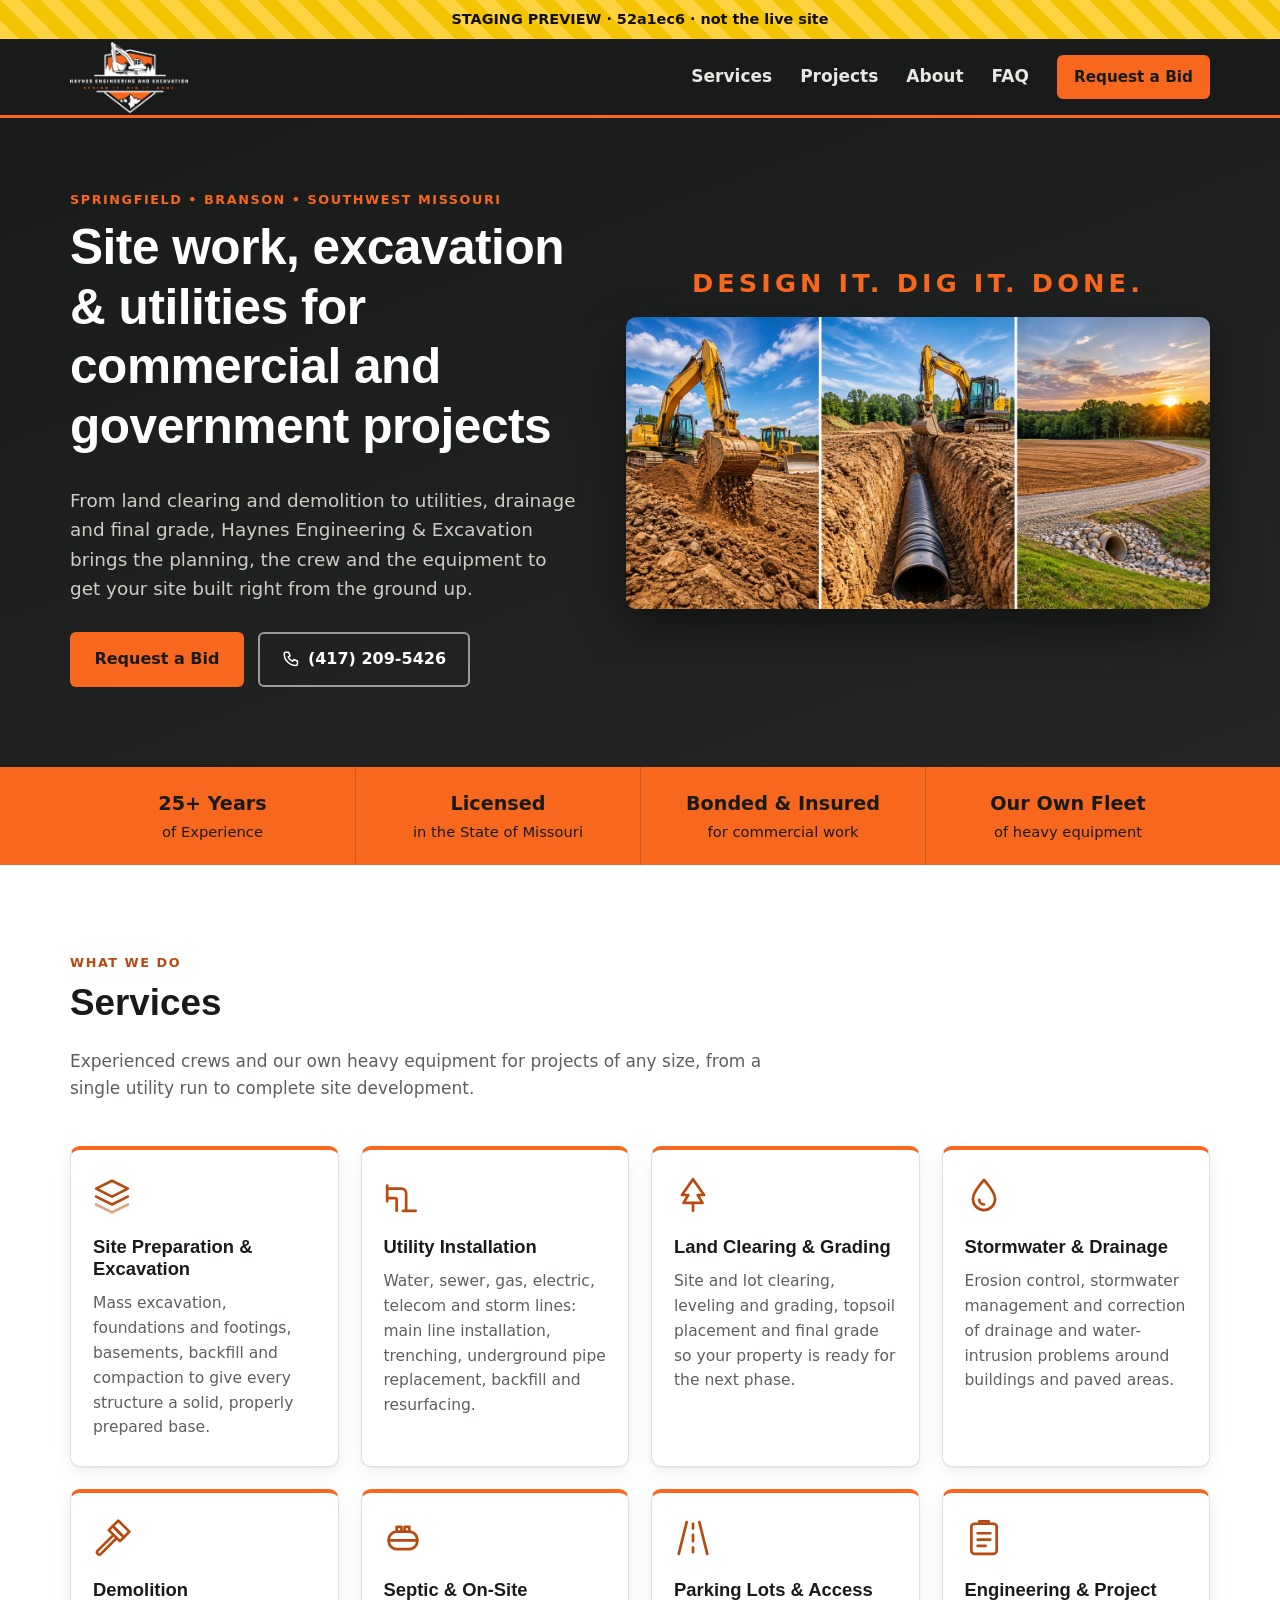
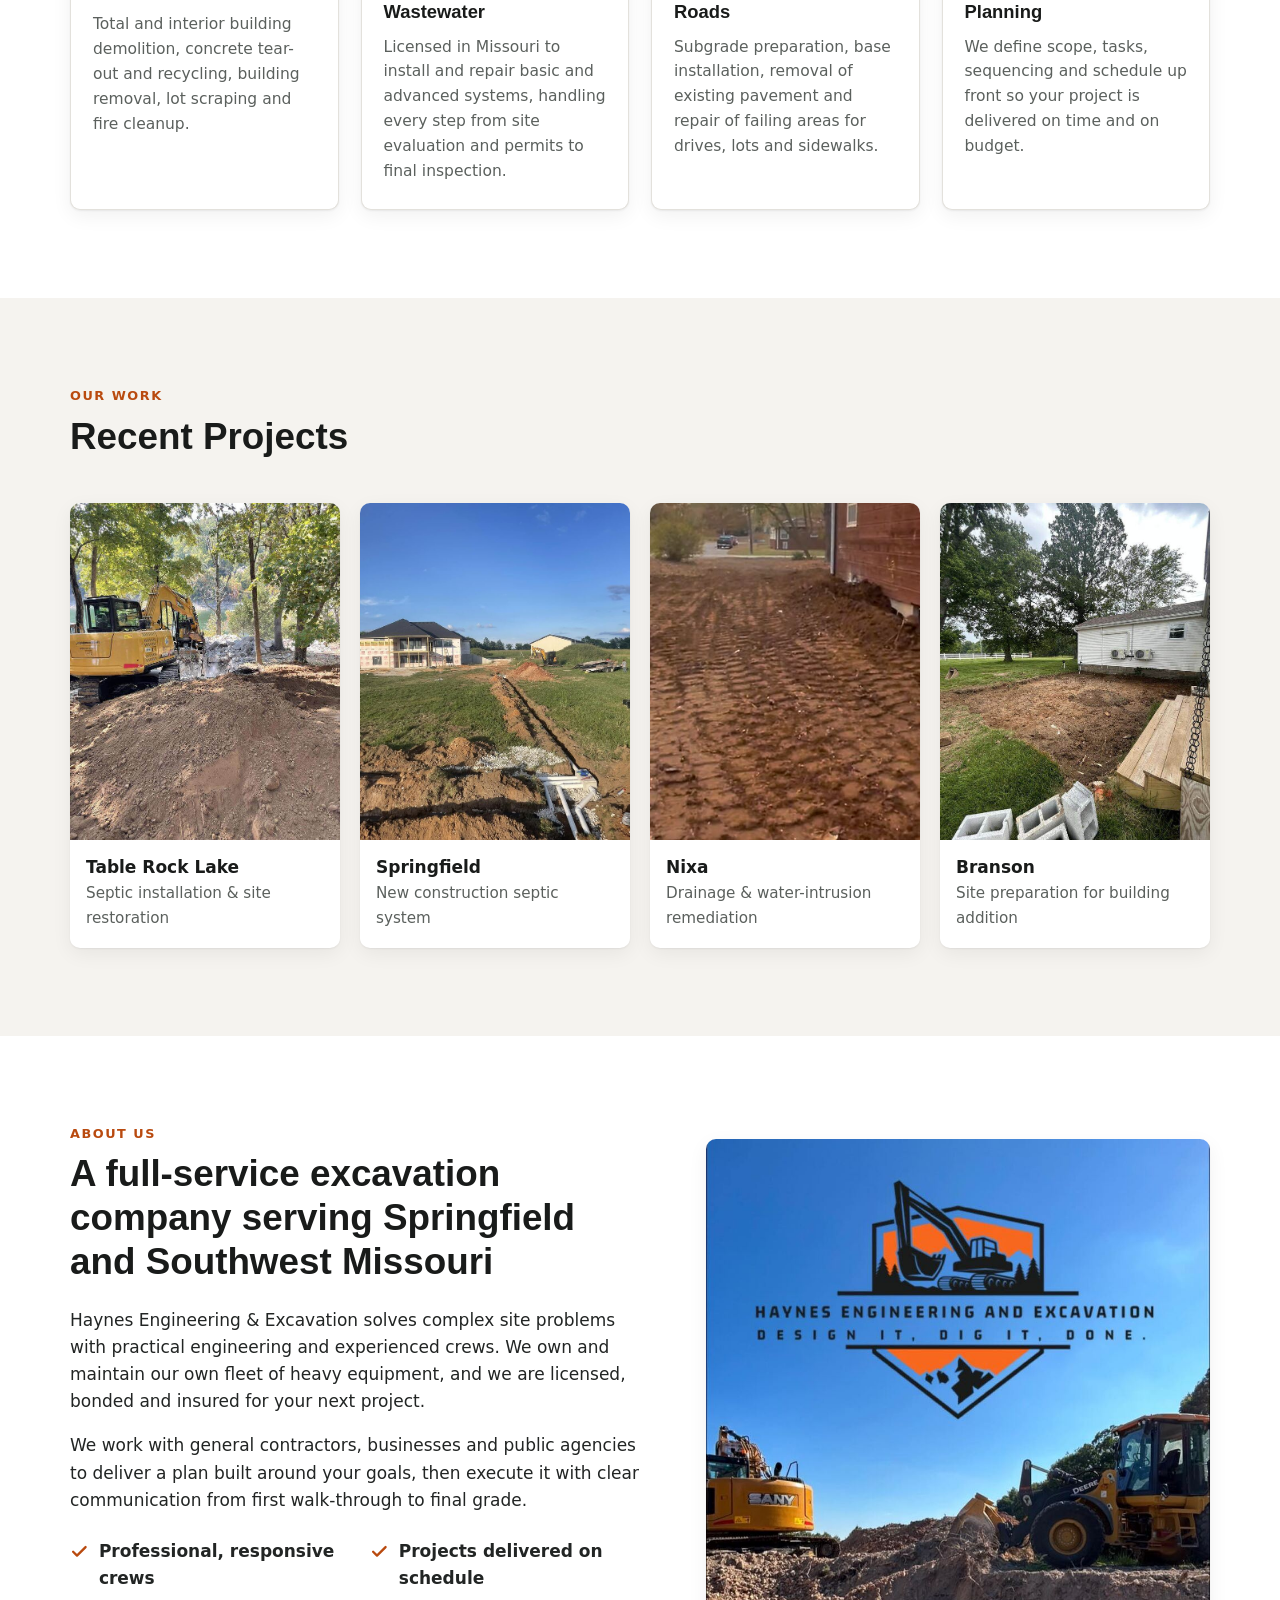
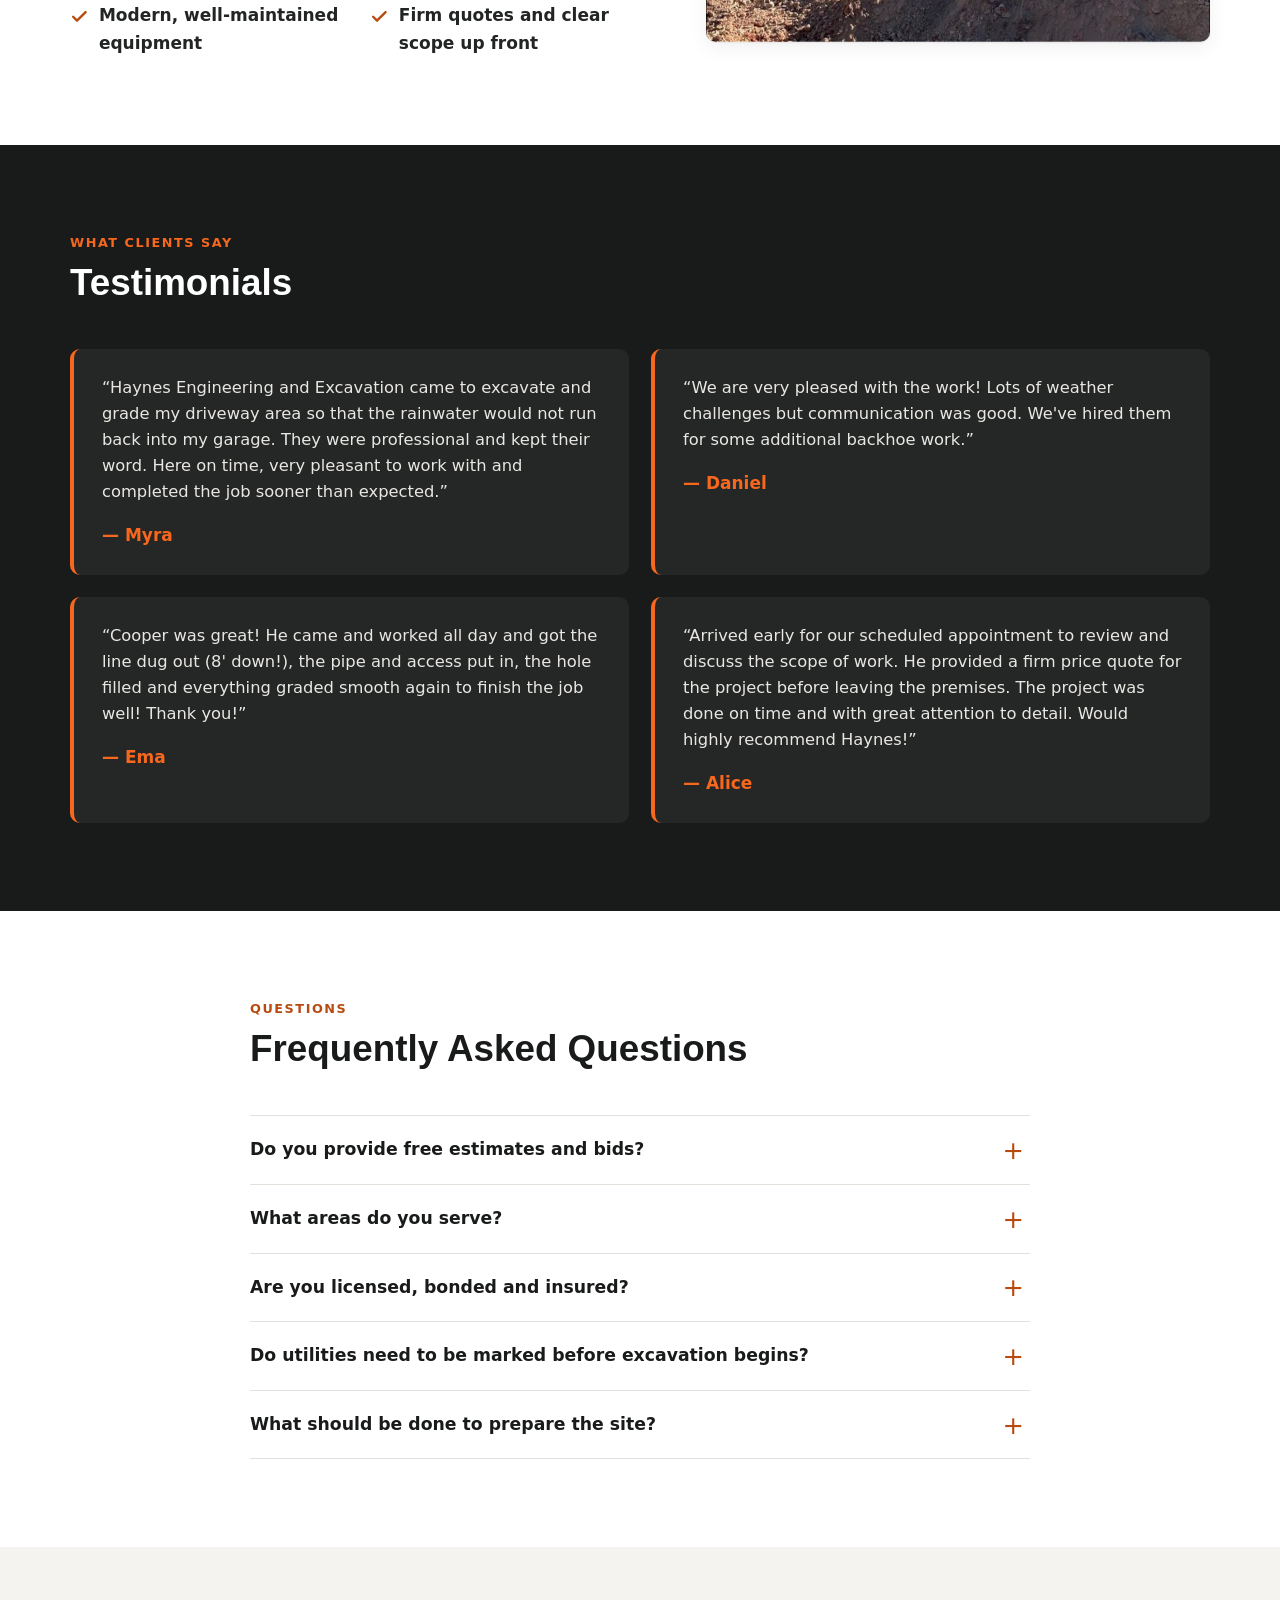
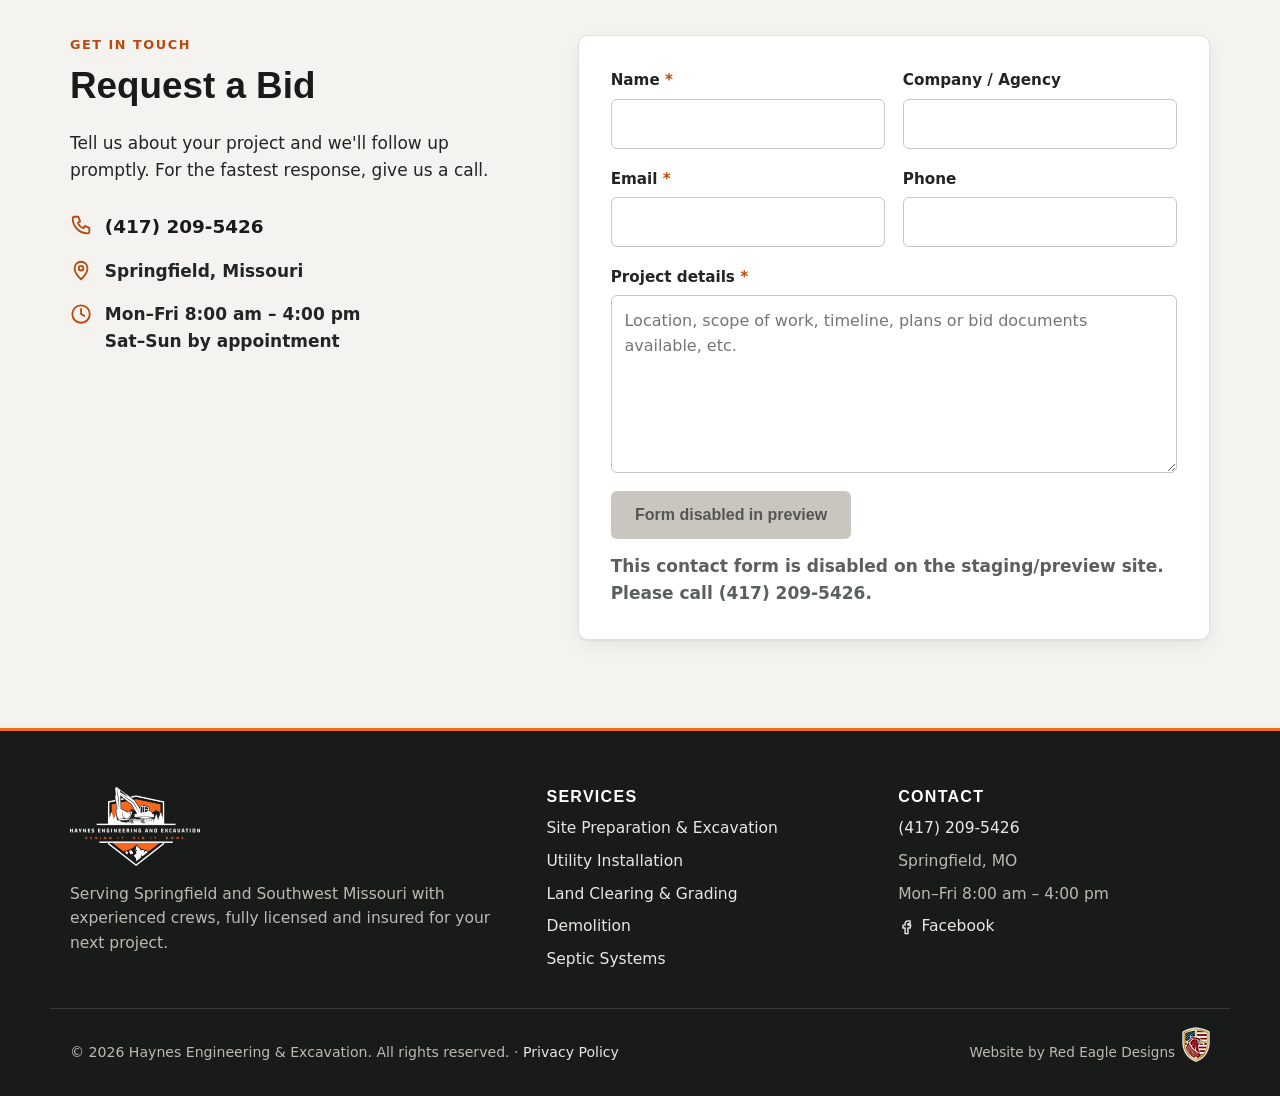
==== commit b9e279ff: "Deploy haynes2e/haynes2e-public@52a1ec6 (demo)" ====
--- a/index.html
+++ b/index.html
@@ -32,7 +32,7 @@
     "name": "Haynes Engineering & Excavation",
     "url": "https://haynes2e.com/",
     "logo": "https://haynes2e.com/assets/img/logo.png",
-    "telephone": "+1-417-543-3431",
+    "telephone": "+1-417-209-5426",
     "address": {"@type": "PostalAddress", "addressLocality": "Springfield", "addressRegion": "MO", "addressCountry": "US"},
     "areaServed": ["Springfield, MO", "Branson, MO", "Southwest Missouri"],
     "openingHours": "Mo-Fr 08:00-16:00",
@@ -41,7 +41,7 @@
   </script>
 </head>
 <body>
-<div class="staging-banner">STAGING PREVIEW · 3dfa762 · not the live site</div>
+<div class="staging-banner">STAGING PREVIEW · 52a1ec6 · not the live site</div>
 <a class="skip-link" href="#main">Skip to content</a>
 
 <svg width="0" height="0" style="position:absolute" aria-hidden="true">
@@ -90,19 +90,19 @@
         <p class="lead">From land clearing and demolition to utilities, drainage and final grade, Haynes Engineering &amp; Excavation brings the planning, the crew and the equipment to get your site built right from the ground up.</p>
         <div class="hero-actions">
           <a href="#contact" class="btn btn-primary">Request a Bid</a>
-          <a href="tel:+14175433431" class="btn btn-outline"><svg class="icon"><use href="#i-phone"/></svg>(417) 543-3431</a>
-        </div>
+          <a href="tel:+14172095426" class="btn btn-outline"><svg class="icon"><use href="#i-phone"/></svg>(417) 209-5426</a>
+        </div>
+      </div>
+      <figure class="hero-media">
         <p class="tagline">Design it. Dig it. Done.</p>
-      </div>
-      <figure class="hero-media">
-        <img src="assets/img/utility-trench.jpg" alt="Haynes crew installing an underground utility line in an excavated trench" width="1000" height="623">
+        <img src="assets/img/hero-site-work.jpg" alt="Excavator and dozer on a job site, a utility pipe laid in an open trench, and a finished graded site" width="1400" height="700">
       </figure>
     </div>
   </section>
 
   <section class="stats" aria-label="Company highlights">
     <div class="container stats-grid">
-      <div><strong>25+ Years</strong><span>of Undefeated Success</span></div>
+      <div><strong>25+ Years</strong><span>of Experience</span></div>
       <div><strong>Licensed</strong><span>in the State of Missouri</span></div>
       <div><strong>Bonded &amp; Insured</strong><span>for commercial work</span></div>
       <div><strong>Our Own Fleet</strong><span>of heavy equipment</span></div>
@@ -272,7 +272,7 @@
         <h2>Request a Bid</h2>
         <p>Tell us about your project and we'll follow up promptly. For the fastest response, give us a call.</p>
         <ul class="info-list">
-          <li><svg class="icon"><use href="#i-phone"/></svg><a href="tel:+14175433431">(417) 543-3431</a></li>
+          <li><svg class="icon"><use href="#i-phone"/></svg><a href="tel:+14172095426">(417) 209-5426</a></li>
           <li><svg class="icon"><use href="#i-pin"/></svg>Springfield, Missouri</li>
           <li><svg class="icon"><use href="#i-clock"/></svg><span>Mon&ndash;Fri 8:00 am &ndash; 4:00 pm<br>Sat&ndash;Sun by appointment</span></li>
         </ul>
@@ -338,7 +338,7 @@
     <div>
       <h3>Contact</h3>
       <ul>
-        <li><a href="tel:+14175433431">(417) 543-3431</a></li>
+        <li><a href="tel:+14172095426">(417) 209-5426</a></li>
         <li>Springfield, MO</li>
         <li>Mon&ndash;Fri 8:00 am &ndash; 4:00 pm</li>
         <li><a href="https://www.facebook.com/eliteconstructionandexcavation" rel="noopener" target="_blank"><svg class="icon"><use href="#i-fb"/></svg>Facebook</a></li>
--- a/assets/css/style.css
+++ b/assets/css/style.css
@@ -86,12 +86,12 @@
 .hero { background: linear-gradient(160deg, var(--charcoal) 0%, var(--charcoal-2) 100%); color: #e9e7e3; padding: 72px 0 80px; }
 .hero h1 { color: #fff; }
 .hero .eyebrow { color: var(--orange); }
-.hero-inner { display: grid; grid-template-columns: 1.1fr 1fr; gap: 56px; align-items: center; }
+.hero-inner { display: grid; grid-template-columns: 1fr 1.15fr; gap: 48px; align-items: center; }
 .lead { font-size: 1.15rem; color: #cfccc6; max-width: 38em; }
-.hero-actions { display: flex; flex-wrap: wrap; gap: 14px; margin: 28px 0 22px; }
-.tagline { font-weight: 700; letter-spacing: .14em; text-transform: uppercase; font-size: .85rem; color: var(--orange); margin: 0; }
+.hero-actions { display: flex; flex-wrap: wrap; gap: 14px; margin: 28px 0 0; }
+.tagline { font-weight: 800; letter-spacing: .16em; text-transform: uppercase; font-size: clamp(1.15rem, 2vw, 1.6rem); line-height: 1.2; color: var(--orange); margin: 0 0 18px; text-align: center; }
 .hero-media { margin: 0; }
-.hero-media img { border-radius: var(--radius); box-shadow: 0 20px 50px rgba(0,0,0,.45); aspect-ratio: 4/3; object-fit: cover; width: 100%; }
+.hero-media img { border-radius: var(--radius); box-shadow: 0 20px 50px rgba(0,0,0,.45); width: 100%; height: auto; }
 
 /* Stats */
 .stats { background: var(--orange); color: var(--charcoal); }
